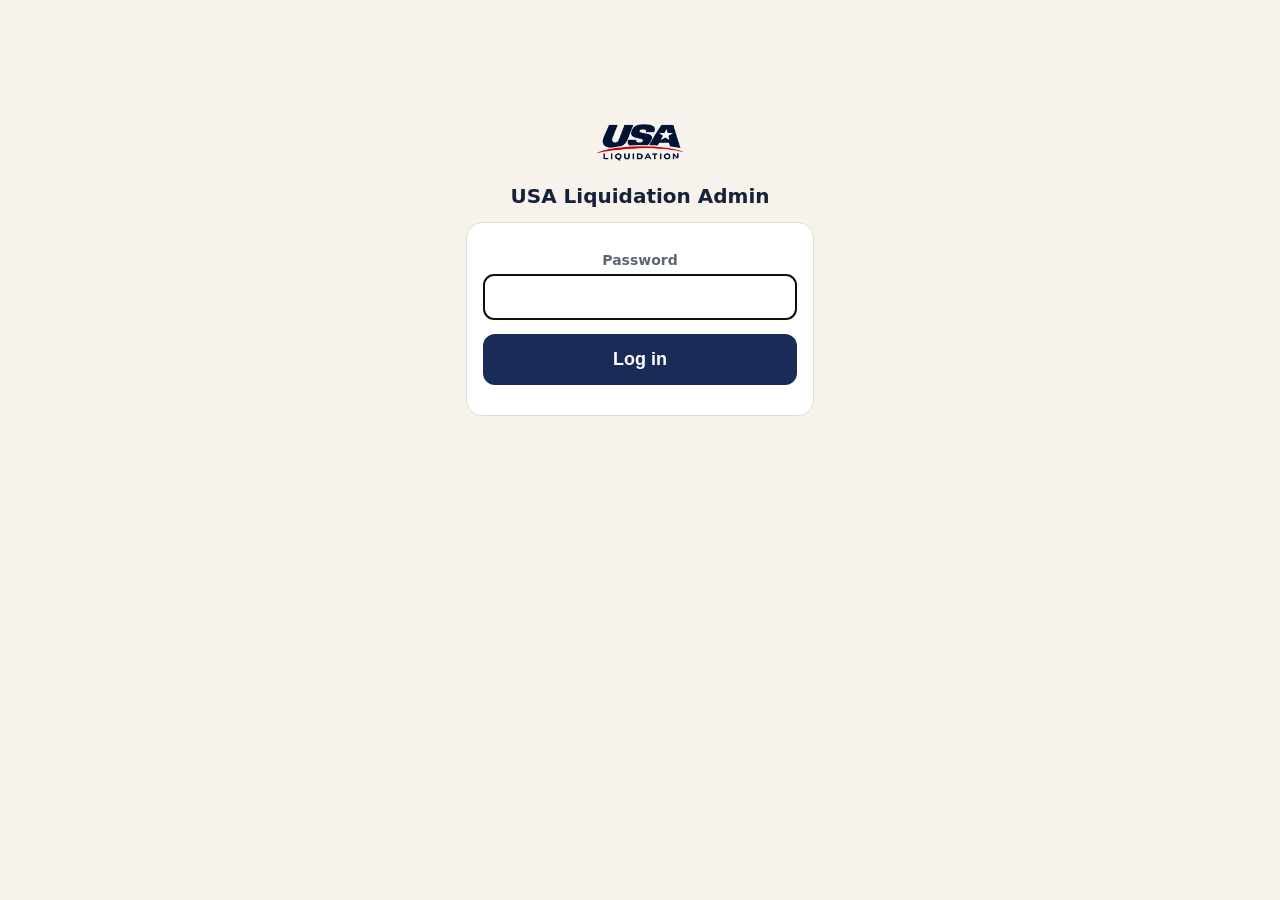
==== admin/index.html @ c8243975 "Add /admin phone dashboard + API (Vercel functions) for Dad: photo AI auto-fill, mark sold, prices, " ====
<!doctype html>
<html lang="en">
<head>
<meta charset="utf-8">
<meta name="viewport" content="width=device-width, initial-scale=1, viewport-fit=cover">
<meta name="robots" content="noindex, nofollow">
<meta name="apple-mobile-web-app-capable" content="yes">
<meta name="apple-mobile-web-app-title" content="USA Admin">
<meta name="theme-color" content="#1B2B57">
<link rel="apple-touch-icon" href="/images/logo-color.png">
<title>USA Liquidation Admin</title>
<style>
  :root { --bg:#F7F3EC; --card:#fff; --ink:#16213A; --muted:#5E6676; --line:#E3DCD0; --brand:#1B2B57; --red:#C62032; --good:#2F7D4F; --warn:#B7791F; }
  * { box-sizing: border-box; -webkit-tap-highlight-color: transparent; }
  body { margin:0; background:var(--bg); color:var(--ink); font:17px/1.4 system-ui,-apple-system,sans-serif; padding-bottom:90px; }
  header { background:var(--brand); color:#fff; padding:calc(env(safe-area-inset-top) + 12px) 16px 12px; display:flex; align-items:center; gap:10px; position:sticky; top:0; z-index:5; }
  header img { width:34px; height:34px; border-radius:8px; background:#fff; }
  header b { flex:1; font-size:18px; }
  header button { background:none; border:1px solid #fff6; color:#fff; border-radius:8px; padding:6px 10px; font-size:14px; }
  main { max-width:560px; margin:0 auto; padding:16px; }
  .card { background:var(--card); border:1px solid var(--line); border-radius:16px; padding:16px; margin-bottom:14px; }
  h2 { margin:0 0 12px; font-size:20px; }
  label { display:block; font-size:14px; color:var(--muted); margin:12px 0 4px; font-weight:600; }
  input, select, textarea { width:100%; font-size:17px; padding:12px; border:1px solid var(--line); border-radius:10px; background:#fff; color:var(--ink); font-family:inherit; }
  textarea { min-height:80px; resize:vertical; }
  .row { display:flex; gap:10px; } .row > * { flex:1; }
  .btn { display:flex; align-items:center; justify-content:center; gap:8px; width:100%; border:0; border-radius:12px; padding:15px; font-size:18px; font-weight:700; background:var(--brand); color:#fff; margin-top:14px; cursor:pointer; }
  .btn.red { background:var(--red); } .btn.light { background:#fff; color:var(--brand); border:2px solid var(--brand); }
  .btn:disabled { opacity:.5; }
  .big-photo { display:flex; flex-direction:column; gap:10px; }
  .big-photo .btn { padding:22px; font-size:20px; margin:0; }
  .thumbs { display:flex; gap:8px; flex-wrap:wrap; margin-top:12px; }
  .thumbs div { position:relative; } .thumbs img { width:84px; height:84px; object-fit:cover; border-radius:10px; border:1px solid var(--line); }
  .thumbs button { position:absolute; top:-6px; right:-6px; width:26px; height:26px; border-radius:50%; border:0; background:var(--red); color:#fff; font-weight:700; }
  .ai { font-size:14px; color:var(--brand); background:#E8ECF6; border-radius:10px; padding:10px 12px; margin-top:12px; display:none; }
  nav { position:fixed; bottom:0; left:0; right:0; background:#fff; border-top:1px solid var(--line); display:flex; padding-bottom:env(safe-area-inset-bottom); z-index:5; }
  nav button { flex:1; border:0; background:none; padding:10px 0 12px; font-size:12px; color:var(--muted); font-weight:600; }
  nav button span { display:block; font-size:22px; }
  nav button.on { color:var(--brand); }
  .item { display:flex; gap:12px; align-items:center; padding:10px 0; border-bottom:1px solid var(--line); }
  .item:last-child { border:0; }
  .item img { width:64px; height:64px; object-fit:cover; border-radius:10px; background:#eee; flex:none; }
  .item .info { flex:1; min-width:0; } .item .info b { display:block; white-space:nowrap; overflow:hidden; text-overflow:ellipsis; }
  .pill { display:inline-block; font-size:12px; font-weight:700; padding:2px 8px; border-radius:20px; background:#E3F1E8; color:var(--good); }
  .pill.Sold { background:#F8E3E5; color:var(--red); } .pill.On\ Hold, .pill.Coming\ Soon { background:#FBF0DC; color:var(--warn); }
  .item .edit { border:1px solid var(--line); background:#fff; border-radius:10px; padding:10px 12px; font-weight:600; color:var(--brand); }
  .seg { display:flex; gap:8px; margin-top:10px; } .seg button { flex:1; padding:12px 4px; border-radius:10px; border:2px solid var(--line); background:#fff; font-weight:700; font-size:15px; color:var(--ink); }
  .seg button.on { border-color:var(--brand); background:var(--brand); color:#fff; }
  .day { display:flex; align-items:center; gap:10px; padding:8px 0; border-bottom:1px solid var(--line); }
  .day b { width:100px; flex:none; } .day input[type=text] { flex:1; min-width:0; padding:10px; } .day input[type=number] { width:90px; flex:none; padding:10px; } .day input[type=checkbox] { width:26px; height:26px; flex:none; }
  .search { margin-bottom:10px; }
  .filters { display:flex; gap:6px; overflow-x:auto; margin-bottom:8px; } .filters button { flex:none; border:1px solid var(--line); background:#fff; border-radius:20px; padding:6px 12px; font-size:14px; }
  .filters button.on { background:var(--brand); color:#fff; border-color:var(--brand); }
  #toast { position:fixed; left:16px; right:16px; bottom:96px; background:var(--ink); color:#fff; padding:14px 16px; border-radius:12px; font-weight:600; text-align:center; display:none; z-index:20; }
  #sheet { position:fixed; inset:0; background:#0007; display:none; align-items:flex-end; z-index:10; }
  #sheet .card { width:100%; max-width:560px; margin:0 auto; border-radius:20px 20px 0 0; padding-bottom:calc(20px + env(safe-area-inset-bottom)); max-height:90vh; overflow:auto; }
  #login { max-width:380px; margin:12vh auto 0; text-align:center; }
  #login img { width:90px; border-radius:16px; }
  .hide { display:none !important; }
  .muted { color:var(--muted); font-size:14px; }
  .spin { width:18px; height:18px; border:3px solid #fff6; border-top-color:#fff; border-radius:50%; animation:s 0.8s linear infinite; } @keyframes s { to { transform:rotate(360deg); } }
</style>
</head>
<body>

<!-- LOGIN -->
<div id="loginView" class="hide">
  <main id="login">
    <img src="/images/logo-color.png" alt="">
    <h2 style="margin-top:14px">USA Liquidation Admin</h2>
    <form id="loginForm" class="card">
      <label for="pw">Password</label>
      <input id="pw" type="password" autocomplete="current-password" required>
      <button class="btn" type="submit">Log in</button>
      <p id="loginErr" class="muted" style="color:var(--red)"></p>
    </form>
  </main>
</div>

<!-- APP -->
<div id="appView" class="hide">
  <header><img src="/images/logo-color.png" alt=""><b id="title">Add Item</b><button id="logout">Log out</button></header>
  <main>

    <!-- ADD FURNITURE -->
    <section id="tab-add">
      <div class="card">
        <div class="big-photo">
          <button class="btn red" data-pick="add" data-capture="1">📷 Take Photo</button>
          <button class="btn light" data-pick="add">🖼️ Choose from Photos</button>
        </div>
        <div class="thumbs" id="addThumbs"></div>
        <div class="ai" id="aiNote"></div>
      </div>
      <form class="card" id="addForm">
        <label>Name</label><input name="name" required placeholder="e.g. Gray Sectional Sofa">
        <div class="row">
          <div><label>Our Price $</label><input name="price" type="number" inputmode="decimal" placeholder="0"></div>
          <div><label>Retail Price $</label><input name="retail" type="number" inputmode="decimal" placeholder="optional"></div>
        </div>
        <div class="row">
          <div><label>Category</label><select name="category">
            <option>Living Room</option><option>Bedroom</option><option>Dining</option><option>Office</option><option>Outdoor</option><option>Decor &amp; Other</option><option>Gym Equipments</option></select></div>
          <div><label>Condition</label><select name="condition">
            <option>New</option><option>New - Open Box</option><option selected>Like New</option><option>Good</option><option>Fair</option></select></div>
        </div>
        <label>Size (optional)</label><input name="size" placeholder="e.g. Queen, 84&quot; wide">
        <label>Description</label><textarea name="description"></textarea>
        <button class="btn" type="submit" id="addSave">✅ Put it on the website</button>
      </form>
    </section>

    <!-- ITEMS -->
    <section id="tab-items" class="hide">
      <input class="search" id="q" placeholder="🔍 Search items">
      <div class="filters" id="statusFilter">
        <button class="on" data-f="Available">Available</button><button data-f="On Hold">On Hold</button><button data-f="Sold">Sold</button><button data-f="">All</button>
      </div>
      <div class="card" id="itemList"><p class="muted">Loading…</p></div>
    </section>

    <!-- BINS -->
    <section id="tab-bins" class="hide">
      <div class="card">
        <h2>Today's bins photo</h2>
        <p class="muted">Snap the bins — it shows on the website right away.</p>
        <label>Which day?</label><select id="binDay"></select>
        <div class="big-photo" style="margin-top:12px">
          <button class="btn red" data-pick="bins" data-capture="1">📷 Take Bins Photo</button>
          <button class="btn light" data-pick="bins">🖼️ Choose from Photos</button>
        </div>
        <div class="thumbs" id="binsThumbs"></div>
        <button class="btn" id="binsPhotoSave">Save photo</button>
      </div>
      <div class="card">
        <h2>Prices by day</h2>
        <p class="muted">Untick a day if you're closed.</p>
        <div id="binDays"><p class="muted">Loading…</p></div>
        <button class="btn" id="binsSave">Save prices</button>
      </div>
    </section>

    <!-- TRAILERS -->
    <section id="tab-trailers" class="hide">
      <div class="card" id="trailerList"><p class="muted">Loading…</p></div>
      <form class="card" id="trailerForm">
        <h2>Add a food trailer</h2>
        <div class="big-photo">
          <button type="button" class="btn red" data-pick="trailer" data-capture="1">📷 Take Photo</button>
          <button type="button" class="btn light" data-pick="trailer">🖼️ Choose from Photos</button>
        </div>
        <div class="thumbs" id="trailerThumbs"></div>
        <label>Name</label><input name="name" required placeholder="e.g. 16 ft Concession Trailer">
        <div class="row">
          <div><label>Price $</label><input name="price" type="number" inputmode="decimal"></div>
          <div><label>Size</label><select name="size"><option value="">—</option><option>8-12 ft</option><option>14-16 ft</option><option>18-20 ft</option><option>24 ft+</option></select></div>
        </div>
        <label>Status</label><select name="status"><option>In Stock</option><option>Coming Soon</option><option>Sold</option></select>
        <label>Features</label><textarea name="features" placeholder="Hood, fryer, sinks, generator…"></textarea>
        <label>Description</label><textarea name="description"></textarea>
        <button class="btn" type="submit">Add trailer</button>
      </form>
      <div class="card">
        <h2>Gallery photo</h2>
        <p class="muted">For "trailers we've built/sold" photos.</p>
        <div class="big-photo">
          <button class="btn light" data-pick="gallery">🖼️ Choose Photos</button>
        </div>
        <div class="thumbs" id="galleryThumbs"></div>
        <label>Caption</label><input id="galleryCaption" placeholder="e.g. BBQ trailer for Mike's Smokehouse">
        <button class="btn" id="gallerySave">Add to gallery</button>
      </div>
    </section>
  </main>

  <nav>
    <button data-tab="add" class="on"><span>➕</span>Add</button>
    <button data-tab="items"><span>🛋️</span>Items</button>
    <button data-tab="bins"><span>🧺</span>Bins</button>
    <button data-tab="trailers"><span>🚚</span>Trailers</button>
  </nav>
</div>

<!-- EDIT SHEET -->
<div id="sheet"><div class="card" id="sheetBody"></div></div>
<div id="toast"></div>
<input type="file" id="filePick" accept="image/*" multiple class="hide">

<script src="/admin/admin.js?v=1"></script>
</body>
</html>
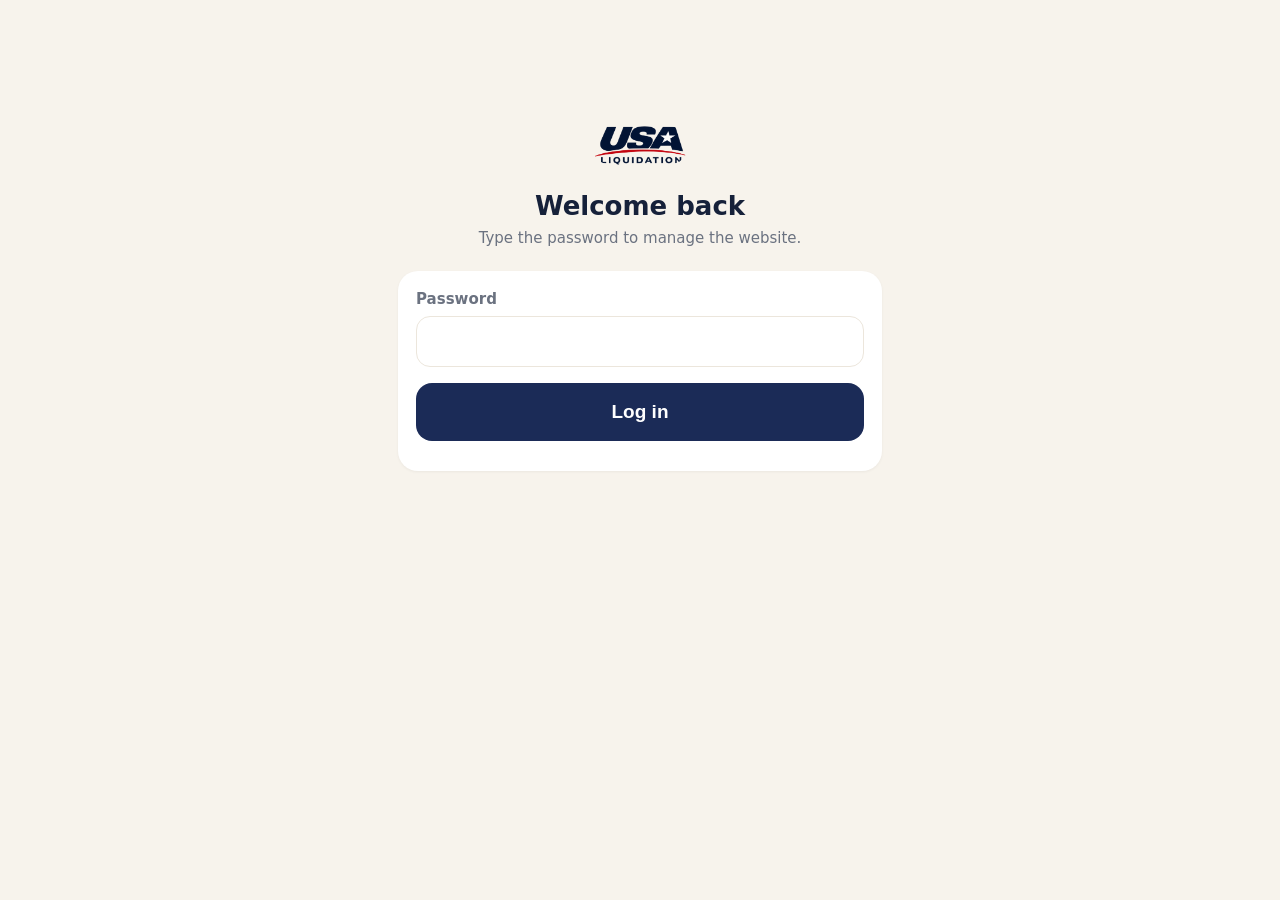
==== commit e2f61fda: "Simpler admin: home tiles, one-tap Sold, big camera step, bins toggles Co-Authored-By: Claude Opus 5" ====
--- a/admin/index.html
+++ b/admin/index.html
@@ -5,187 +5,232 @@
 <meta name="viewport" content="width=device-width, initial-scale=1, viewport-fit=cover">
 <meta name="robots" content="noindex, nofollow">
 <meta name="apple-mobile-web-app-capable" content="yes">
+<meta name="apple-mobile-web-app-status-bar-style" content="default">
 <meta name="apple-mobile-web-app-title" content="USA Admin">
-<meta name="theme-color" content="#1B2B57">
+<meta name="theme-color" content="#F7F3EC">
 <link rel="apple-touch-icon" href="/images/logo-color.png">
 <title>USA Liquidation Admin</title>
 <style>
-  :root { --bg:#F7F3EC; --card:#fff; --ink:#16213A; --muted:#5E6676; --line:#E3DCD0; --brand:#1B2B57; --red:#C62032; --good:#2F7D4F; --warn:#B7791F; }
-  * { box-sizing: border-box; -webkit-tap-highlight-color: transparent; }
-  body { margin:0; background:var(--bg); color:var(--ink); font:17px/1.4 system-ui,-apple-system,sans-serif; padding-bottom:90px; }
-  header { background:var(--brand); color:#fff; padding:calc(env(safe-area-inset-top) + 12px) 16px 12px; display:flex; align-items:center; gap:10px; position:sticky; top:0; z-index:5; }
-  header img { width:34px; height:34px; border-radius:8px; background:#fff; }
-  header b { flex:1; font-size:18px; }
-  header button { background:none; border:1px solid #fff6; color:#fff; border-radius:8px; padding:6px 10px; font-size:14px; }
-  main { max-width:560px; margin:0 auto; padding:16px; }
-  .card { background:var(--card); border:1px solid var(--line); border-radius:16px; padding:16px; margin-bottom:14px; }
-  h2 { margin:0 0 12px; font-size:20px; }
-  label { display:block; font-size:14px; color:var(--muted); margin:12px 0 4px; font-weight:600; }
-  input, select, textarea { width:100%; font-size:17px; padding:12px; border:1px solid var(--line); border-radius:10px; background:#fff; color:var(--ink); font-family:inherit; }
-  textarea { min-height:80px; resize:vertical; }
-  .row { display:flex; gap:10px; } .row > * { flex:1; }
-  .btn { display:flex; align-items:center; justify-content:center; gap:8px; width:100%; border:0; border-radius:12px; padding:15px; font-size:18px; font-weight:700; background:var(--brand); color:#fff; margin-top:14px; cursor:pointer; }
-  .btn.red { background:var(--red); } .btn.light { background:#fff; color:var(--brand); border:2px solid var(--brand); }
-  .btn:disabled { opacity:.5; }
-  .big-photo { display:flex; flex-direction:column; gap:10px; }
-  .big-photo .btn { padding:22px; font-size:20px; margin:0; }
-  .thumbs { display:flex; gap:8px; flex-wrap:wrap; margin-top:12px; }
-  .thumbs div { position:relative; } .thumbs img { width:84px; height:84px; object-fit:cover; border-radius:10px; border:1px solid var(--line); }
-  .thumbs button { position:absolute; top:-6px; right:-6px; width:26px; height:26px; border-radius:50%; border:0; background:var(--red); color:#fff; font-weight:700; }
-  .ai { font-size:14px; color:var(--brand); background:#E8ECF6; border-radius:10px; padding:10px 12px; margin-top:12px; display:none; }
-  nav { position:fixed; bottom:0; left:0; right:0; background:#fff; border-top:1px solid var(--line); display:flex; padding-bottom:env(safe-area-inset-bottom); z-index:5; }
-  nav button { flex:1; border:0; background:none; padding:10px 0 12px; font-size:12px; color:var(--muted); font-weight:600; }
-  nav button span { display:block; font-size:22px; }
-  nav button.on { color:var(--brand); }
-  .item { display:flex; gap:12px; align-items:center; padding:10px 0; border-bottom:1px solid var(--line); }
-  .item:last-child { border:0; }
-  .item img { width:64px; height:64px; object-fit:cover; border-radius:10px; background:#eee; flex:none; }
-  .item .info { flex:1; min-width:0; } .item .info b { display:block; white-space:nowrap; overflow:hidden; text-overflow:ellipsis; }
-  .pill { display:inline-block; font-size:12px; font-weight:700; padding:2px 8px; border-radius:20px; background:#E3F1E8; color:var(--good); }
-  .pill.Sold { background:#F8E3E5; color:var(--red); } .pill.On\ Hold, .pill.Coming\ Soon { background:#FBF0DC; color:var(--warn); }
-  .item .edit { border:1px solid var(--line); background:#fff; border-radius:10px; padding:10px 12px; font-weight:600; color:var(--brand); }
-  .seg { display:flex; gap:8px; margin-top:10px; } .seg button { flex:1; padding:12px 4px; border-radius:10px; border:2px solid var(--line); background:#fff; font-weight:700; font-size:15px; color:var(--ink); }
+  :root { --bg:#F7F3EC; --card:#fff; --ink:#16213A; --muted:#6B7280; --line:#ECE6DC; --brand:#1B2B57; --red:#C62032; --green:#2F7D4F; --amber:#B7791F; }
+  * { box-sizing:border-box; -webkit-tap-highlight-color:transparent; }
+  html, body { margin:0; background:var(--bg); color:var(--ink); font:18px/1.4 -apple-system, system-ui, sans-serif; }
+  body { padding:env(safe-area-inset-top) 0 calc(env(safe-area-inset-bottom) + 24px); }
+  .wrap { max-width:520px; margin:0 auto; padding:0 18px; }
+  .hide { display:none !important; }
+
+  /* top bar */
+  .bar { display:flex; align-items:center; gap:10px; padding:14px 0 8px; min-height:60px; }
+  .bar h1 { flex:1; margin:0; font-size:24px; font-weight:800; letter-spacing:-.3px; }
+  .back { border:0; background:#fff; width:44px; height:44px; border-radius:50%; font-size:22px; color:var(--brand); box-shadow:0 1px 3px #0001; }
+  .link { border:0; background:none; color:var(--muted); font-size:15px; padding:8px; }
+
+  /* home tiles */
+  .hello { color:var(--muted); margin:2px 0 18px; font-size:17px; }
+  .tile { display:flex; align-items:center; gap:16px; width:100%; text-align:left; border:0; background:var(--card); border-radius:20px; padding:20px; margin-bottom:12px; box-shadow:0 1px 3px #0000000d; font-size:20px; font-weight:700; color:var(--ink); }
+  .tile .ic { width:58px; height:58px; border-radius:16px; display:grid; place-items:center; font-size:30px; flex:none; }
+  .tile small { display:block; font-size:15px; font-weight:500; color:var(--muted); margin-top:2px; }
+  .tile.main { background:var(--red); color:#fff; } .tile.main small { color:#ffffffd0; } .tile.main .ic { background:#ffffff26; }
+
+  /* cards + forms */
+  .card { background:var(--card); border-radius:20px; padding:18px; margin-bottom:14px; box-shadow:0 1px 3px #0000000d; }
+  h2 { margin:0 0 4px; font-size:20px; }
+  .muted { color:var(--muted); font-size:15px; margin:0; }
+  label { display:block; font-size:15px; color:var(--muted); margin:16px 0 6px; font-weight:600; }
+  input, select, textarea { width:100%; font-size:18px; padding:14px; border:1.5px solid var(--line); border-radius:14px; background:#fff; color:var(--ink); font-family:inherit; -webkit-appearance:none; appearance:none; }
+  select { background:#fff url("data:image/svg+xml,%3Csvg xmlns='http://www.w3.org/2000/svg' width='14' height='9'%3E%3Cpath d='M1 1l6 6 6-6' stroke='%236B7280' stroke-width='2' fill='none'/%3E%3C/svg%3E") no-repeat right 16px center; padding-right:40px; }
+  input:focus, select:focus, textarea:focus { outline:none; border-color:var(--brand); }
+  textarea { min-height:90px; resize:vertical; }
+  .price { position:relative; } .price span { position:absolute; left:16px; top:50%; transform:translateY(-50%); font-size:26px; font-weight:800; color:var(--muted); }
+  .price input { font-size:28px; font-weight:800; padding-left:38px; }
+  .row { display:flex; gap:10px; } .row > * { flex:1; min-width:0; }
+
+  .btn { display:flex; align-items:center; justify-content:center; gap:10px; width:100%; border:0; border-radius:16px; padding:18px; font-size:19px; font-weight:800; background:var(--brand); color:#fff; margin-top:16px; }
+  .btn.red { background:var(--red); } .btn.green { background:var(--green); }
+  .btn.ghost { background:transparent; color:var(--brand); border:2px solid var(--line); }
+  .btn:disabled { opacity:.55; }
+  .camera { padding:42px 18px; font-size:22px; flex-direction:column; gap:6px; margin:0; border-radius:20px; }
+  .camera b { font-size:56px; line-height:1; }
+  .textlink { display:block; width:100%; border:0; background:none; color:var(--brand); font-size:17px; font-weight:600; padding:16px; }
+
+  details { margin-top:16px; border-top:1px solid var(--line); padding-top:4px; }
+  summary { font-size:16px; font-weight:600; color:var(--brand); padding:12px 0 2px; list-style:none; }
+  summary::-webkit-details-marker { display:none; } summary::after { content:" ▾"; } details[open] summary::after { content:" ▴"; }
+
+  .thumbs { display:flex; gap:10px; overflow-x:auto; padding:4px 2px 2px; }
+  .thumbs div { position:relative; flex:none; } .thumbs img { width:110px; height:110px; object-fit:cover; border-radius:14px; }
+  .thumbs button { position:absolute; top:6px; right:6px; width:28px; height:28px; border-radius:50%; border:0; background:#000a; color:#fff; font-size:16px; }
+  .thumbs .addmore { width:110px; height:110px; border-radius:14px; border:2px dashed var(--line); background:#fff; color:var(--muted); font-size:15px; font-weight:600; position:static; }
+  .ai { font-size:15px; color:var(--brand); background:#EEF1F8; border-radius:12px; padding:12px 14px; margin-top:14px; display:flex; gap:10px; align-items:center; }
+
+  /* item list */
+  .search { margin-bottom:12px; }
+  .chips { display:flex; gap:8px; margin-bottom:12px; } .chips button { flex:1; border:0; background:#fff; border-radius:12px; padding:11px 4px; font-size:15px; font-weight:700; color:var(--muted); }
+  .chips button.on { background:var(--brand); color:#fff; }
+  .item { display:flex; gap:12px; align-items:center; background:#fff; border-radius:18px; padding:10px; margin-bottom:10px; box-shadow:0 1px 3px #0000000d; }
+  .item img { width:72px; height:72px; object-fit:cover; border-radius:12px; background:#f1ede6; flex:none; }
+  .item .info { flex:1; min-width:0; } .item .info b { display:block; font-size:17px; white-space:nowrap; overflow:hidden; text-overflow:ellipsis; }
+  .item .info span { font-size:17px; font-weight:700; color:var(--green); }
+  .item .info em { font-style:normal; font-size:13px; font-weight:700; color:var(--muted); margin-left:6px; }
+  .item .sold { border:0; border-radius:12px; padding:12px 14px; font-size:15px; font-weight:800; background:#E6F2EA; color:var(--green); flex:none; }
+  .item.is-Sold .sold { background:#F1F1F1; color:var(--muted); }
+  .item.is-Sold img { filter:grayscale(1); opacity:.6; }
+
+  .seg { display:flex; gap:8px; } .seg button { flex:1; padding:14px 4px; border-radius:14px; border:2px solid var(--line); background:#fff; font-weight:800; font-size:16px; color:var(--ink); }
   .seg button.on { border-color:var(--brand); background:var(--brand); color:#fff; }
-  .day { display:flex; align-items:center; gap:10px; padding:8px 0; border-bottom:1px solid var(--line); }
-  .day b { width:100px; flex:none; } .day input[type=text] { flex:1; min-width:0; padding:10px; } .day input[type=number] { width:90px; flex:none; padding:10px; } .day input[type=checkbox] { width:26px; height:26px; flex:none; }
-  .search { margin-bottom:10px; }
-  .filters { display:flex; gap:6px; overflow-x:auto; margin-bottom:8px; } .filters button { flex:none; border:1px solid var(--line); background:#fff; border-radius:20px; padding:6px 12px; font-size:14px; }
-  .filters button.on { background:var(--brand); color:#fff; border-color:var(--brand); }
-  #toast { position:fixed; left:16px; right:16px; bottom:96px; background:var(--ink); color:#fff; padding:14px 16px; border-radius:12px; font-weight:600; text-align:center; display:none; z-index:20; }
-  #sheet { position:fixed; inset:0; background:#0007; display:none; align-items:flex-end; z-index:10; }
-  #sheet .card { width:100%; max-width:560px; margin:0 auto; border-radius:20px 20px 0 0; padding-bottom:calc(20px + env(safe-area-inset-bottom)); max-height:90vh; overflow:auto; }
-  #login { max-width:380px; margin:12vh auto 0; text-align:center; }
-  #login img { width:90px; border-radius:16px; }
-  .hide { display:none !important; }
-  .muted { color:var(--muted); font-size:14px; }
-  .spin { width:18px; height:18px; border:3px solid #fff6; border-top-color:#fff; border-radius:50%; animation:s 0.8s linear infinite; } @keyframes s { to { transform:rotate(360deg); } }
+  .seg button.on[data-s="Sold"] { border-color:var(--green); background:var(--green); }
+
+  .day { display:flex; align-items:center; gap:12px; padding:12px 0; border-bottom:1px solid var(--line); }
+  .day:last-child { border:0; }
+  .day b { flex:1; font-size:18px; } .day.closed b { color:var(--muted); text-decoration:line-through; }
+  .day .price { width:110px; flex:none; } .day .price input { font-size:20px; padding:10px 10px 10px 30px; } .day .price span { font-size:18px; left:12px; }
+  .switch { position:relative; width:52px; height:32px; flex:none; } .switch input { opacity:0; width:0; height:0; position:absolute; }
+  .switch i { position:absolute; inset:0; background:#D9D4CB; border-radius:20px; transition:.2s; } .switch i::after { content:""; position:absolute; width:26px; height:26px; left:3px; top:3px; background:#fff; border-radius:50%; transition:.2s; box-shadow:0 1px 2px #0003; }
+  .switch input:checked + i { background:var(--green); } .switch input:checked + i::after { left:23px; }
+
+  #toast { position:fixed; left:18px; right:18px; bottom:calc(24px + env(safe-area-inset-bottom)); max-width:484px; margin:0 auto; background:var(--ink); color:#fff; padding:16px; border-radius:16px; font-weight:700; text-align:center; display:none; z-index:30; font-size:17px; }
+  #sheet { position:fixed; inset:0; background:#0008; display:none; align-items:flex-end; z-index:20; }
+  #sheet .card { width:100%; max-width:520px; margin:0 auto; border-radius:24px 24px 0 0; padding-bottom:calc(22px + env(safe-area-inset-bottom)); max-height:92vh; overflow:auto; }
+  #sheet .grab { width:44px; height:5px; border-radius:3px; background:#ddd; margin:-6px auto 12px; }
+
+  #login { padding-top:14vh; text-align:center; } #login img { width:96px; border-radius:20px; } #login h1 { font-size:26px; margin:16px 0 4px; }
+  .spin { width:20px; height:20px; border:3px solid #ffffff66; border-top-color:#fff; border-radius:50%; animation:s .8s linear infinite; flex:none; }
+  .ai .spin { border-color:#1B2B5733; border-top-color:var(--brand); }
+  @keyframes s { to { transform:rotate(360deg); } }
 </style>
 </head>
 <body>
 
 <!-- LOGIN -->
-<div id="loginView" class="hide">
-  <main id="login">
+<div id="loginView" class="wrap hide">
+  <div id="login">
     <img src="/images/logo-color.png" alt="">
-    <h2 style="margin-top:14px">USA Liquidation Admin</h2>
-    <form id="loginForm" class="card">
-      <label for="pw">Password</label>
+    <h1>Welcome back</h1>
+    <p class="muted">Type the password to manage the website.</p>
+    <form id="loginForm" class="card" style="margin-top:22px;text-align:left">
+      <label for="pw" style="margin-top:0">Password</label>
       <input id="pw" type="password" autocomplete="current-password" required>
       <button class="btn" type="submit">Log in</button>
-      <p id="loginErr" class="muted" style="color:var(--red)"></p>
+      <p id="loginErr" class="muted" style="color:var(--red);text-align:center;margin-top:12px"></p>
     </form>
-  </main>
+  </div>
 </div>
 
 <!-- APP -->
-<div id="appView" class="hide">
-  <header><img src="/images/logo-color.png" alt=""><b id="title">Add Item</b><button id="logout">Log out</button></header>
-  <main>
-
-    <!-- ADD FURNITURE -->
-    <section id="tab-add">
+<div id="appView" class="wrap hide">
+
+  <!-- HOME -->
+  <section id="s-home">
+    <div class="bar"><h1>USA Liquidation</h1><button class="link" id="logout">Log out</button></div>
+    <p class="hello" id="hello">What do you want to do?</p>
+    <button class="tile main" data-go="add"><span class="ic">📷</span><span>Add something new<small>Take a picture, set a price</small></span></button>
+    <button class="tile" data-go="items"><span class="ic" style="background:#E6F2EA">✅</span><span>Mark sold or change price<small>Everything on the website</small></span></button>
+    <button class="tile" data-go="bins"><span class="ic" style="background:#FBF0DC">🧺</span><span>Bins<small>Today's photo &amp; prices</small></span></button>
+    <button class="tile" data-go="trailers"><span class="ic" style="background:#EEF1F8">🚚</span><span>Food trailers<small>Add or update trailers</small></span></button>
+    <p class="muted" style="text-align:center;margin-top:18px">Changes show on the website in a minute or two.</p>
+  </section>
+
+  <!-- ADD -->
+  <section id="s-add" class="hide">
+    <div class="bar"><button class="back" data-go="home">‹</button><h1>Add something new</h1></div>
+    <div id="addStep1">
+      <button class="btn red camera" data-pick="add" data-capture="1"><b>📷</b>Take a picture</button>
+      <button class="textlink" data-pick="add">or choose from your photos</button>
+    </div>
+    <div id="addStep2" class="hide">
       <div class="card">
-        <div class="big-photo">
-          <button class="btn red" data-pick="add" data-capture="1">📷 Take Photo</button>
-          <button class="btn light" data-pick="add">🖼️ Choose from Photos</button>
-        </div>
         <div class="thumbs" id="addThumbs"></div>
-        <div class="ai" id="aiNote"></div>
+        <div class="ai hide" id="aiNote"></div>
       </div>
       <form class="card" id="addForm">
-        <label>Name</label><input name="name" required placeholder="e.g. Gray Sectional Sofa">
-        <div class="row">
-          <div><label>Our Price $</label><input name="price" type="number" inputmode="decimal" placeholder="0"></div>
-          <div><label>Retail Price $</label><input name="retail" type="number" inputmode="decimal" placeholder="optional"></div>
-        </div>
-        <div class="row">
-          <div><label>Category</label><select name="category">
-            <option>Living Room</option><option>Bedroom</option><option>Dining</option><option>Office</option><option>Outdoor</option><option>Decor &amp; Other</option><option>Gym Equipments</option></select></div>
-          <div><label>Condition</label><select name="condition">
-            <option>New</option><option>New - Open Box</option><option selected>Like New</option><option>Good</option><option>Fair</option></select></div>
-        </div>
-        <label>Size (optional)</label><input name="size" placeholder="e.g. Queen, 84&quot; wide">
-        <label>Description</label><textarea name="description"></textarea>
-        <button class="btn" type="submit" id="addSave">✅ Put it on the website</button>
+        <label style="margin-top:0">What is it?</label>
+        <input name="name" required placeholder="e.g. Gray Sectional Sofa">
+        <label>Price</label>
+        <div class="price"><span>$</span><input name="price" type="number" inputmode="decimal" placeholder="0"></div>
+        <details>
+          <summary>More details (optional)</summary>
+          <label>Store price (what it sells for new)</label>
+          <div class="price"><span>$</span><input name="retail" type="number" inputmode="decimal" placeholder="optional"></div>
+          <div class="row">
+            <div><label>Type</label><select name="category">
+              <option>Living Room</option><option>Bedroom</option><option>Dining</option><option>Office</option><option>Outdoor</option><option>Decor &amp; Other</option><option>Gym Equipments</option></select></div>
+            <div><label>Condition</label><select name="condition">
+              <option>New</option><option>New - Open Box</option><option selected>Like New</option><option>Good</option><option>Fair</option></select></div>
+          </div>
+          <label>Size</label><input name="size" placeholder="e.g. Queen, 84&quot; wide">
+          <label>Description</label><textarea name="description"></textarea>
+        </details>
+        <button class="btn green" type="submit" id="addSave">Put it on the website</button>
       </form>
-    </section>
-
-    <!-- ITEMS -->
-    <section id="tab-items" class="hide">
-      <input class="search" id="q" placeholder="🔍 Search items">
-      <div class="filters" id="statusFilter">
-        <button class="on" data-f="Available">Available</button><button data-f="On Hold">On Hold</button><button data-f="Sold">Sold</button><button data-f="">All</button>
+      <button class="textlink" id="addCancel" style="color:var(--muted)">Start over</button>
+    </div>
+  </section>
+
+  <!-- ITEMS -->
+  <section id="s-items" class="hide">
+    <div class="bar"><button class="back" data-go="home">‹</button><h1>Everything for sale</h1></div>
+    <input class="search" id="q" type="search" placeholder="🔍  Search">
+    <div class="chips" id="statusFilter">
+      <button class="on" data-f="Available">For sale</button><button data-f="On Hold">On hold</button><button data-f="Sold">Sold</button>
+    </div>
+    <div id="itemList"><p class="muted">Loading…</p></div>
+  </section>
+
+  <!-- BINS -->
+  <section id="s-bins" class="hide">
+    <div class="bar"><button class="back" data-go="home">‹</button><h1>Bins</h1></div>
+    <div class="card">
+      <h2 id="binsTitle">Today's bins photo</h2>
+      <p class="muted">Shows on the website so people know what's in the bins.</p>
+      <div class="thumbs" id="binsThumbs" style="margin-top:12px"></div>
+      <button class="btn red" data-pick="bins" data-capture="1">📷 Take bins picture</button>
+      <button class="textlink" data-pick="bins">or choose from your photos</button>
+      <button class="btn green hide" id="binsPhotoSave">Save picture</button>
+      <details><summary>Picture is for a different day?</summary><label>Day</label><select id="binDay"></select></details>
+    </div>
+    <div class="card">
+      <h2>Prices</h2>
+      <p class="muted">Turn a day off if you're closed.</p>
+      <div id="binDays" style="margin-top:6px"><p class="muted">Loading…</p></div>
+      <button class="btn" id="binsSave">Save prices</button>
+    </div>
+  </section>
+
+  <!-- TRAILERS -->
+  <section id="s-trailers" class="hide">
+    <div class="bar"><button class="back" data-go="home">‹</button><h1>Food trailers</h1></div>
+    <div id="trailerList"><p class="muted">Loading…</p></div>
+    <button class="btn red" id="showTrailerForm">＋ Add a trailer</button>
+    <form class="card hide" id="trailerForm" style="margin-top:14px">
+      <h2>New trailer</h2>
+      <div class="thumbs" id="trailerThumbs" style="margin-top:10px"></div>
+      <button type="button" class="btn ghost" data-pick="trailer">📷 Add pictures</button>
+      <label>Name</label><input name="name" required placeholder="e.g. 16 ft Concession Trailer">
+      <label>Price</label><div class="price"><span>$</span><input name="price" type="number" inputmode="decimal"></div>
+      <div class="row">
+        <div><label>Size</label><select name="size"><option value="">—</option><option>8-12 ft</option><option>14-16 ft</option><option>18-20 ft</option><option>24 ft+</option></select></div>
+        <div><label>Status</label><select name="status"><option>In Stock</option><option>Coming Soon</option><option>Sold</option></select></div>
       </div>
-      <div class="card" id="itemList"><p class="muted">Loading…</p></div>
-    </section>
-
-    <!-- BINS -->
-    <section id="tab-bins" class="hide">
-      <div class="card">
-        <h2>Today's bins photo</h2>
-        <p class="muted">Snap the bins — it shows on the website right away.</p>
-        <label>Which day?</label><select id="binDay"></select>
-        <div class="big-photo" style="margin-top:12px">
-          <button class="btn red" data-pick="bins" data-capture="1">📷 Take Bins Photo</button>
-          <button class="btn light" data-pick="bins">🖼️ Choose from Photos</button>
-        </div>
-        <div class="thumbs" id="binsThumbs"></div>
-        <button class="btn" id="binsPhotoSave">Save photo</button>
+      <label>What's inside</label><textarea name="features" placeholder="Hood, fryer, sinks, generator…"></textarea>
+      <details><summary>Description (optional)</summary><textarea name="description" style="margin-top:10px"></textarea></details>
+      <button class="btn green" type="submit">Put it on the website</button>
+    </form>
+    <div class="card" style="margin-top:14px">
+      <h2>Photos of trailers we've built</h2>
+      <p class="muted">Goes in the gallery on the trailers page.</p>
+      <div class="thumbs" id="galleryThumbs" style="margin-top:12px"></div>
+      <button class="btn ghost" data-pick="gallery">🖼️ Choose pictures</button>
+      <div id="galleryMore" class="hide">
+        <label>Caption (optional)</label><input id="galleryCaption" placeholder="e.g. BBQ trailer for Mike's Smokehouse">
+        <button class="btn green" id="gallerySave">Add to gallery</button>
       </div>
-      <div class="card">
-        <h2>Prices by day</h2>
-        <p class="muted">Untick a day if you're closed.</p>
-        <div id="binDays"><p class="muted">Loading…</p></div>
-        <button class="btn" id="binsSave">Save prices</button>
-      </div>
-    </section>
-
-    <!-- TRAILERS -->
-    <section id="tab-trailers" class="hide">
-      <div class="card" id="trailerList"><p class="muted">Loading…</p></div>
-      <form class="card" id="trailerForm">
-        <h2>Add a food trailer</h2>
-        <div class="big-photo">
-          <button type="button" class="btn red" data-pick="trailer" data-capture="1">📷 Take Photo</button>
-          <button type="button" class="btn light" data-pick="trailer">🖼️ Choose from Photos</button>
-        </div>
-        <div class="thumbs" id="trailerThumbs"></div>
-        <label>Name</label><input name="name" required placeholder="e.g. 16 ft Concession Trailer">
-        <div class="row">
-          <div><label>Price $</label><input name="price" type="number" inputmode="decimal"></div>
-          <div><label>Size</label><select name="size"><option value="">—</option><option>8-12 ft</option><option>14-16 ft</option><option>18-20 ft</option><option>24 ft+</option></select></div>
-        </div>
-        <label>Status</label><select name="status"><option>In Stock</option><option>Coming Soon</option><option>Sold</option></select>
-        <label>Features</label><textarea name="features" placeholder="Hood, fryer, sinks, generator…"></textarea>
-        <label>Description</label><textarea name="description"></textarea>
-        <button class="btn" type="submit">Add trailer</button>
-      </form>
-      <div class="card">
-        <h2>Gallery photo</h2>
-        <p class="muted">For "trailers we've built/sold" photos.</p>
-        <div class="big-photo">
-          <button class="btn light" data-pick="gallery">🖼️ Choose Photos</button>
-        </div>
-        <div class="thumbs" id="galleryThumbs"></div>
-        <label>Caption</label><input id="galleryCaption" placeholder="e.g. BBQ trailer for Mike's Smokehouse">
-        <button class="btn" id="gallerySave">Add to gallery</button>
-      </div>
-    </section>
-  </main>
-
-  <nav>
-    <button data-tab="add" class="on"><span>➕</span>Add</button>
-    <button data-tab="items"><span>🛋️</span>Items</button>
-    <button data-tab="bins"><span>🧺</span>Bins</button>
-    <button data-tab="trailers"><span>🚚</span>Trailers</button>
-  </nav>
+    </div>
+  </section>
 </div>
 
-<!-- EDIT SHEET -->
-<div id="sheet"><div class="card" id="sheetBody"></div></div>
+<div id="sheet"><div class="card"><div class="grab"></div><div id="sheetBody"></div></div></div>
 <div id="toast"></div>
 <input type="file" id="filePick" accept="image/*" multiple class="hide">
 
-<script src="/admin/admin.js?v=1"></script>
+<script src="/admin/admin.js?v=2"></script>
 </body>
 </html>
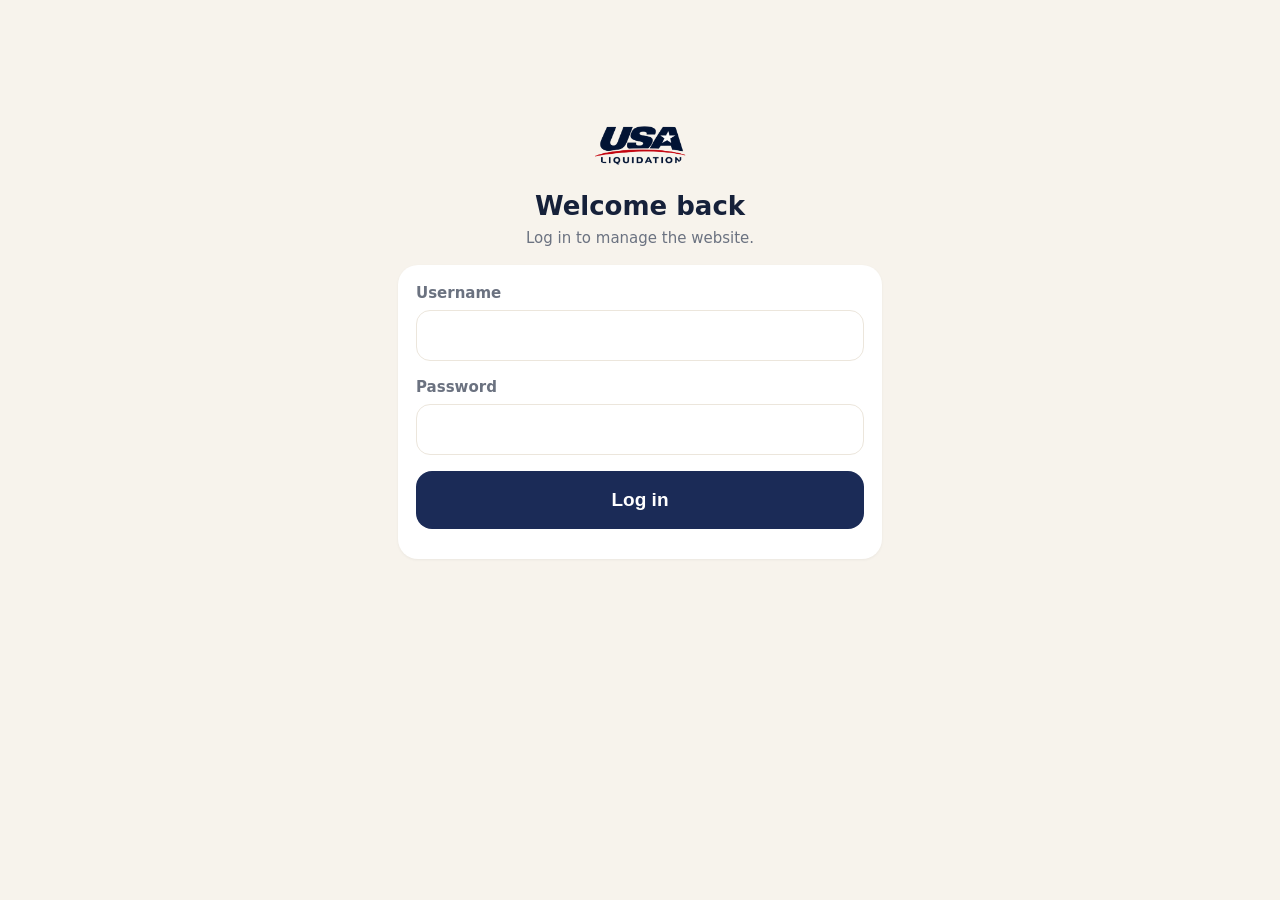
==== commit 46c99e63: "Admin login: username + password, optional Face ID (passkey) per phone Co-Authored-By: Claude Opus 5" ====
--- a/admin/index.html
+++ b/admin/index.html
@@ -26,7 +26,8 @@
 
   /* home tiles */
   .hello { color:var(--muted); margin:2px 0 18px; font-size:17px; }
-  .tile { display:flex; align-items:center; gap:16px; width:100%; text-align:left; border:0; background:var(--card); border-radius:20px; padding:20px; margin-bottom:12px; box-shadow:0 1px 3px #0000000d; font-size:20px; font-weight:700; color:var(--ink); }
+  .tile:active, .btn:active, .item:active { transform:scale(.98); }
+  .tile { transition:transform .1s; display:flex; align-items:center; gap:16px; width:100%; text-align:left; border:0; background:var(--card); border-radius:20px; padding:20px; margin-bottom:12px; box-shadow:0 1px 3px #0000000d; font-size:20px; font-weight:700; color:var(--ink); }
   .tile .ic { width:58px; height:58px; border-radius:16px; display:grid; place-items:center; font-size:30px; flex:none; }
   .tile small { display:block; font-size:15px; font-weight:500; color:var(--muted); margin-top:2px; }
   .tile.main { background:var(--red); color:#fff; } .tile.main small { color:#ffffffd0; } .tile.main .ic { background:#ffffff26; }
@@ -105,9 +106,12 @@
   <div id="login">
     <img src="/images/logo-color.png" alt="">
     <h1>Welcome back</h1>
-    <p class="muted">Type the password to manage the website.</p>
-    <form id="loginForm" class="card" style="margin-top:22px;text-align:left">
-      <label for="pw" style="margin-top:0">Password</label>
+    <p class="muted">Log in to manage the website.</p>
+    <button class="btn hide" id="faceBtn" type="button" style="margin-top:22px;padding:20px">🙂 Log in with Face ID</button>
+    <form id="loginForm" class="card" style="margin-top:16px;text-align:left">
+      <label for="un" style="margin-top:0">Username</label>
+      <input id="un" type="text" autocomplete="username" autocapitalize="none" autocorrect="off" spellcheck="false" required>
+      <label for="pw">Password</label>
       <input id="pw" type="password" autocomplete="current-password" required>
       <button class="btn" type="submit">Log in</button>
       <p id="loginErr" class="muted" style="color:var(--red);text-align:center;margin-top:12px"></p>
@@ -120,13 +124,14 @@
 
   <!-- HOME -->
   <section id="s-home">
-    <div class="bar"><h1>USA Liquidation</h1><button class="link" id="logout">Log out</button></div>
+    <div class="bar"><img src="/images/logo-color.png" alt="" style="width:46px;height:46px;border-radius:12px;background:#fff;object-fit:contain;padding:4px;box-shadow:0 1px 3px #0001"><h1>USA Liquidation</h1><button class="link" id="logout">Log out</button></div>
     <p class="hello" id="hello">What do you want to do?</p>
     <button class="tile main" data-go="add"><span class="ic">📷</span><span>Add something new<small>Take a picture, set a price</small></span></button>
     <button class="tile" data-go="items"><span class="ic" style="background:#E6F2EA">✅</span><span>Mark sold or change price<small>Everything on the website</small></span></button>
     <button class="tile" data-go="bins"><span class="ic" style="background:#FBF0DC">🧺</span><span>Bins<small>Today's photo &amp; prices</small></span></button>
     <button class="tile" data-go="trailers"><span class="ic" style="background:#EEF1F8">🚚</span><span>Food trailers<small>Add or update trailers</small></span></button>
     <p class="muted" style="text-align:center;margin-top:18px">Changes show on the website in a minute or two.</p>
+    <button class="textlink hide" id="faceSetup" style="font-size:15px">🙂 Turn on Face ID login for this phone</button>
   </section>
 
   <!-- ADD -->
@@ -231,6 +236,6 @@
 <div id="toast"></div>
 <input type="file" id="filePick" accept="image/*" multiple class="hide">
 
-<script src="/admin/admin.js?v=2"></script>
+<script src="/admin/admin.js?v=4"></script>
 </body>
 </html>
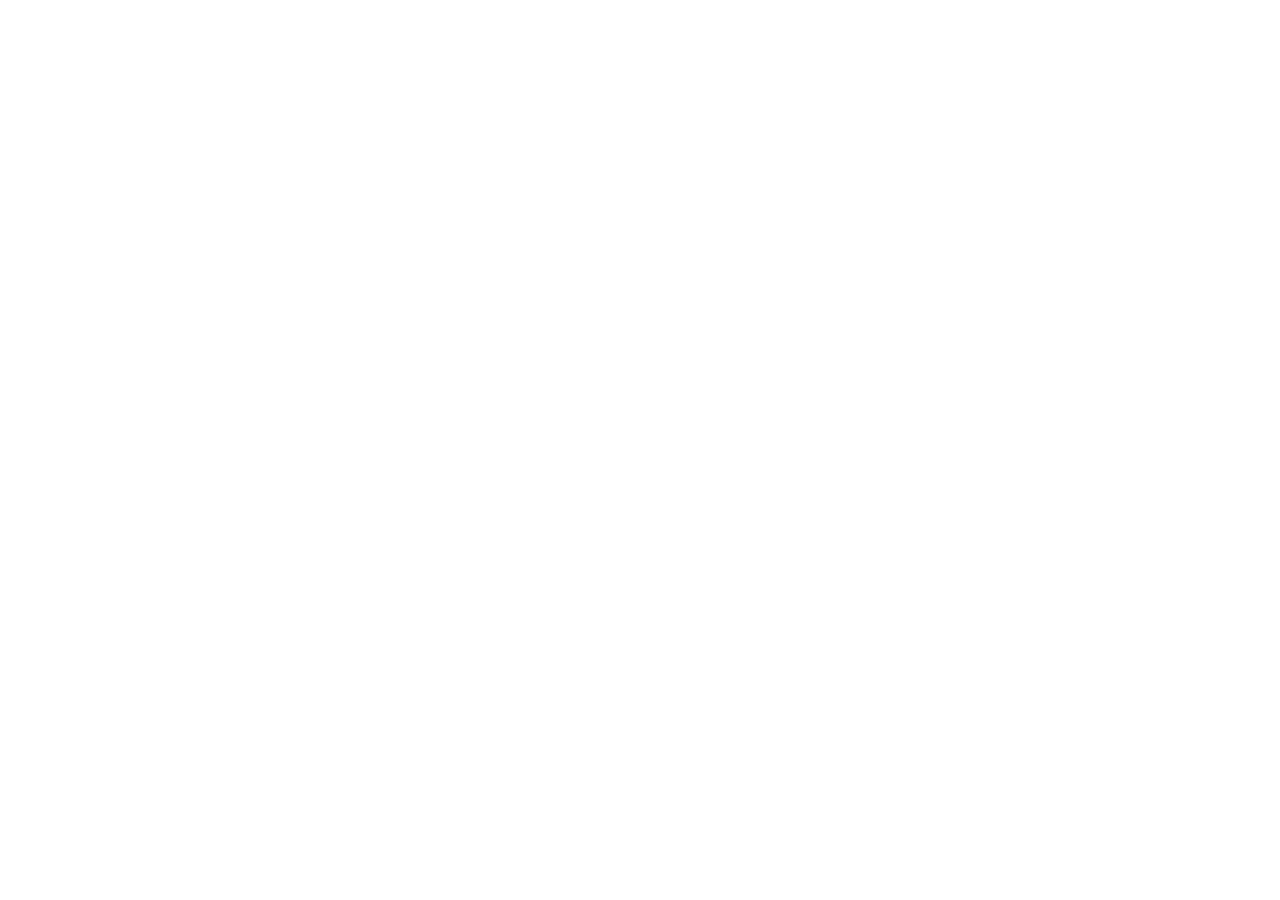
==== commit 804bce71: "Admin moves to its own Vercel project (admin.usaliquidation.shop); /admin redirects there Co-Authore" ====
--- a/admin/index.html
+++ b/admin/index.html
@@ -1,241 +1,6 @@
 <!doctype html>
-<html lang="en">
-<head>
-<meta charset="utf-8">
-<meta name="viewport" content="width=device-width, initial-scale=1, viewport-fit=cover">
-<meta name="robots" content="noindex, nofollow">
-<meta name="apple-mobile-web-app-capable" content="yes">
-<meta name="apple-mobile-web-app-status-bar-style" content="default">
-<meta name="apple-mobile-web-app-title" content="USA Admin">
-<meta name="theme-color" content="#F7F3EC">
-<link rel="apple-touch-icon" href="/images/logo-color.png">
-<title>USA Liquidation Admin</title>
-<style>
-  :root { --bg:#F7F3EC; --card:#fff; --ink:#16213A; --muted:#6B7280; --line:#ECE6DC; --brand:#1B2B57; --red:#C62032; --green:#2F7D4F; --amber:#B7791F; }
-  * { box-sizing:border-box; -webkit-tap-highlight-color:transparent; }
-  html, body { margin:0; background:var(--bg); color:var(--ink); font:18px/1.4 -apple-system, system-ui, sans-serif; }
-  body { padding:env(safe-area-inset-top) 0 calc(env(safe-area-inset-bottom) + 24px); }
-  .wrap { max-width:520px; margin:0 auto; padding:0 18px; }
-  .hide { display:none !important; }
-
-  /* top bar */
-  .bar { display:flex; align-items:center; gap:10px; padding:14px 0 8px; min-height:60px; }
-  .bar h1 { flex:1; margin:0; font-size:24px; font-weight:800; letter-spacing:-.3px; }
-  .back { border:0; background:#fff; width:44px; height:44px; border-radius:50%; font-size:22px; color:var(--brand); box-shadow:0 1px 3px #0001; }
-  .link { border:0; background:none; color:var(--muted); font-size:15px; padding:8px; }
-
-  /* home tiles */
-  .hello { color:var(--muted); margin:2px 0 18px; font-size:17px; }
-  .tile:active, .btn:active, .item:active { transform:scale(.98); }
-  .tile { transition:transform .1s; display:flex; align-items:center; gap:16px; width:100%; text-align:left; border:0; background:var(--card); border-radius:20px; padding:20px; margin-bottom:12px; box-shadow:0 1px 3px #0000000d; font-size:20px; font-weight:700; color:var(--ink); }
-  .tile .ic { width:58px; height:58px; border-radius:16px; display:grid; place-items:center; font-size:30px; flex:none; }
-  .tile small { display:block; font-size:15px; font-weight:500; color:var(--muted); margin-top:2px; }
-  .tile.main { background:var(--red); color:#fff; } .tile.main small { color:#ffffffd0; } .tile.main .ic { background:#ffffff26; }
-
-  /* cards + forms */
-  .card { background:var(--card); border-radius:20px; padding:18px; margin-bottom:14px; box-shadow:0 1px 3px #0000000d; }
-  h2 { margin:0 0 4px; font-size:20px; }
-  .muted { color:var(--muted); font-size:15px; margin:0; }
-  label { display:block; font-size:15px; color:var(--muted); margin:16px 0 6px; font-weight:600; }
-  input, select, textarea { width:100%; font-size:18px; padding:14px; border:1.5px solid var(--line); border-radius:14px; background:#fff; color:var(--ink); font-family:inherit; -webkit-appearance:none; appearance:none; }
-  select { background:#fff url("data:image/svg+xml,%3Csvg xmlns='http://www.w3.org/2000/svg' width='14' height='9'%3E%3Cpath d='M1 1l6 6 6-6' stroke='%236B7280' stroke-width='2' fill='none'/%3E%3C/svg%3E") no-repeat right 16px center; padding-right:40px; }
-  input:focus, select:focus, textarea:focus { outline:none; border-color:var(--brand); }
-  textarea { min-height:90px; resize:vertical; }
-  .price { position:relative; } .price span { position:absolute; left:16px; top:50%; transform:translateY(-50%); font-size:26px; font-weight:800; color:var(--muted); }
-  .price input { font-size:28px; font-weight:800; padding-left:38px; }
-  .row { display:flex; gap:10px; } .row > * { flex:1; min-width:0; }
-
-  .btn { display:flex; align-items:center; justify-content:center; gap:10px; width:100%; border:0; border-radius:16px; padding:18px; font-size:19px; font-weight:800; background:var(--brand); color:#fff; margin-top:16px; }
-  .btn.red { background:var(--red); } .btn.green { background:var(--green); }
-  .btn.ghost { background:transparent; color:var(--brand); border:2px solid var(--line); }
-  .btn:disabled { opacity:.55; }
-  .camera { padding:42px 18px; font-size:22px; flex-direction:column; gap:6px; margin:0; border-radius:20px; }
-  .camera b { font-size:56px; line-height:1; }
-  .textlink { display:block; width:100%; border:0; background:none; color:var(--brand); font-size:17px; font-weight:600; padding:16px; }
-
-  details { margin-top:16px; border-top:1px solid var(--line); padding-top:4px; }
-  summary { font-size:16px; font-weight:600; color:var(--brand); padding:12px 0 2px; list-style:none; }
-  summary::-webkit-details-marker { display:none; } summary::after { content:" ▾"; } details[open] summary::after { content:" ▴"; }
-
-  .thumbs { display:flex; gap:10px; overflow-x:auto; padding:4px 2px 2px; }
-  .thumbs div { position:relative; flex:none; } .thumbs img { width:110px; height:110px; object-fit:cover; border-radius:14px; }
-  .thumbs button { position:absolute; top:6px; right:6px; width:28px; height:28px; border-radius:50%; border:0; background:#000a; color:#fff; font-size:16px; }
-  .thumbs .addmore { width:110px; height:110px; border-radius:14px; border:2px dashed var(--line); background:#fff; color:var(--muted); font-size:15px; font-weight:600; position:static; }
-  .ai { font-size:15px; color:var(--brand); background:#EEF1F8; border-radius:12px; padding:12px 14px; margin-top:14px; display:flex; gap:10px; align-items:center; }
-
-  /* item list */
-  .search { margin-bottom:12px; }
-  .chips { display:flex; gap:8px; margin-bottom:12px; } .chips button { flex:1; border:0; background:#fff; border-radius:12px; padding:11px 4px; font-size:15px; font-weight:700; color:var(--muted); }
-  .chips button.on { background:var(--brand); color:#fff; }
-  .item { display:flex; gap:12px; align-items:center; background:#fff; border-radius:18px; padding:10px; margin-bottom:10px; box-shadow:0 1px 3px #0000000d; }
-  .item img { width:72px; height:72px; object-fit:cover; border-radius:12px; background:#f1ede6; flex:none; }
-  .item .info { flex:1; min-width:0; } .item .info b { display:block; font-size:17px; white-space:nowrap; overflow:hidden; text-overflow:ellipsis; }
-  .item .info span { font-size:17px; font-weight:700; color:var(--green); }
-  .item .info em { font-style:normal; font-size:13px; font-weight:700; color:var(--muted); margin-left:6px; }
-  .item .sold { border:0; border-radius:12px; padding:12px 14px; font-size:15px; font-weight:800; background:#E6F2EA; color:var(--green); flex:none; }
-  .item.is-Sold .sold { background:#F1F1F1; color:var(--muted); }
-  .item.is-Sold img { filter:grayscale(1); opacity:.6; }
-
-  .seg { display:flex; gap:8px; } .seg button { flex:1; padding:14px 4px; border-radius:14px; border:2px solid var(--line); background:#fff; font-weight:800; font-size:16px; color:var(--ink); }
-  .seg button.on { border-color:var(--brand); background:var(--brand); color:#fff; }
-  .seg button.on[data-s="Sold"] { border-color:var(--green); background:var(--green); }
-
-  .day { display:flex; align-items:center; gap:12px; padding:12px 0; border-bottom:1px solid var(--line); }
-  .day:last-child { border:0; }
-  .day b { flex:1; font-size:18px; } .day.closed b { color:var(--muted); text-decoration:line-through; }
-  .day .price { width:110px; flex:none; } .day .price input { font-size:20px; padding:10px 10px 10px 30px; } .day .price span { font-size:18px; left:12px; }
-  .switch { position:relative; width:52px; height:32px; flex:none; } .switch input { opacity:0; width:0; height:0; position:absolute; }
-  .switch i { position:absolute; inset:0; background:#D9D4CB; border-radius:20px; transition:.2s; } .switch i::after { content:""; position:absolute; width:26px; height:26px; left:3px; top:3px; background:#fff; border-radius:50%; transition:.2s; box-shadow:0 1px 2px #0003; }
-  .switch input:checked + i { background:var(--green); } .switch input:checked + i::after { left:23px; }
-
-  #toast { position:fixed; left:18px; right:18px; bottom:calc(24px + env(safe-area-inset-bottom)); max-width:484px; margin:0 auto; background:var(--ink); color:#fff; padding:16px; border-radius:16px; font-weight:700; text-align:center; display:none; z-index:30; font-size:17px; }
-  #sheet { position:fixed; inset:0; background:#0008; display:none; align-items:flex-end; z-index:20; }
-  #sheet .card { width:100%; max-width:520px; margin:0 auto; border-radius:24px 24px 0 0; padding-bottom:calc(22px + env(safe-area-inset-bottom)); max-height:92vh; overflow:auto; }
-  #sheet .grab { width:44px; height:5px; border-radius:3px; background:#ddd; margin:-6px auto 12px; }
-
-  #login { padding-top:14vh; text-align:center; } #login img { width:96px; border-radius:20px; } #login h1 { font-size:26px; margin:16px 0 4px; }
-  .spin { width:20px; height:20px; border:3px solid #ffffff66; border-top-color:#fff; border-radius:50%; animation:s .8s linear infinite; flex:none; }
-  .ai .spin { border-color:#1B2B5733; border-top-color:var(--brand); }
-  @keyframes s { to { transform:rotate(360deg); } }
-</style>
-</head>
-<body>
-
-<!-- LOGIN -->
-<div id="loginView" class="wrap hide">
-  <div id="login">
-    <img src="/images/logo-color.png" alt="">
-    <h1>Welcome back</h1>
-    <p class="muted">Log in to manage the website.</p>
-    <button class="btn hide" id="faceBtn" type="button" style="margin-top:22px;padding:20px">🙂 Log in with Face ID</button>
-    <form id="loginForm" class="card" style="margin-top:16px;text-align:left">
-      <label for="un" style="margin-top:0">Username</label>
-      <input id="un" type="text" autocomplete="username" autocapitalize="none" autocorrect="off" spellcheck="false" required>
-      <label for="pw">Password</label>
-      <input id="pw" type="password" autocomplete="current-password" required>
-      <button class="btn" type="submit">Log in</button>
-      <p id="loginErr" class="muted" style="color:var(--red);text-align:center;margin-top:12px"></p>
-    </form>
-  </div>
-</div>
-
-<!-- APP -->
-<div id="appView" class="wrap hide">
-
-  <!-- HOME -->
-  <section id="s-home">
-    <div class="bar"><img src="/images/logo-color.png" alt="" style="width:46px;height:46px;border-radius:12px;background:#fff;object-fit:contain;padding:4px;box-shadow:0 1px 3px #0001"><h1>USA Liquidation</h1><button class="link" id="logout">Log out</button></div>
-    <p class="hello" id="hello">What do you want to do?</p>
-    <button class="tile main" data-go="add"><span class="ic">📷</span><span>Add something new<small>Take a picture, set a price</small></span></button>
-    <button class="tile" data-go="items"><span class="ic" style="background:#E6F2EA">✅</span><span>Mark sold or change price<small>Everything on the website</small></span></button>
-    <button class="tile" data-go="bins"><span class="ic" style="background:#FBF0DC">🧺</span><span>Bins<small>Today's photo &amp; prices</small></span></button>
-    <button class="tile" data-go="trailers"><span class="ic" style="background:#EEF1F8">🚚</span><span>Food trailers<small>Add or update trailers</small></span></button>
-    <p class="muted" style="text-align:center;margin-top:18px">Changes show on the website in a minute or two.</p>
-    <button class="textlink hide" id="faceSetup" style="font-size:15px">🙂 Turn on Face ID login for this phone</button>
-  </section>
-
-  <!-- ADD -->
-  <section id="s-add" class="hide">
-    <div class="bar"><button class="back" data-go="home">‹</button><h1>Add something new</h1></div>
-    <div id="addStep1">
-      <button class="btn red camera" data-pick="add" data-capture="1"><b>📷</b>Take a picture</button>
-      <button class="textlink" data-pick="add">or choose from your photos</button>
-    </div>
-    <div id="addStep2" class="hide">
-      <div class="card">
-        <div class="thumbs" id="addThumbs"></div>
-        <div class="ai hide" id="aiNote"></div>
-      </div>
-      <form class="card" id="addForm">
-        <label style="margin-top:0">What is it?</label>
-        <input name="name" required placeholder="e.g. Gray Sectional Sofa">
-        <label>Price</label>
-        <div class="price"><span>$</span><input name="price" type="number" inputmode="decimal" placeholder="0"></div>
-        <details>
-          <summary>More details (optional)</summary>
-          <label>Store price (what it sells for new)</label>
-          <div class="price"><span>$</span><input name="retail" type="number" inputmode="decimal" placeholder="optional"></div>
-          <div class="row">
-            <div><label>Type</label><select name="category">
-              <option>Living Room</option><option>Bedroom</option><option>Dining</option><option>Office</option><option>Outdoor</option><option>Decor &amp; Other</option><option>Gym Equipments</option></select></div>
-            <div><label>Condition</label><select name="condition">
-              <option>New</option><option>New - Open Box</option><option selected>Like New</option><option>Good</option><option>Fair</option></select></div>
-          </div>
-          <label>Size</label><input name="size" placeholder="e.g. Queen, 84&quot; wide">
-          <label>Description</label><textarea name="description"></textarea>
-        </details>
-        <button class="btn green" type="submit" id="addSave">Put it on the website</button>
-      </form>
-      <button class="textlink" id="addCancel" style="color:var(--muted)">Start over</button>
-    </div>
-  </section>
-
-  <!-- ITEMS -->
-  <section id="s-items" class="hide">
-    <div class="bar"><button class="back" data-go="home">‹</button><h1>Everything for sale</h1></div>
-    <input class="search" id="q" type="search" placeholder="🔍  Search">
-    <div class="chips" id="statusFilter">
-      <button class="on" data-f="Available">For sale</button><button data-f="On Hold">On hold</button><button data-f="Sold">Sold</button>
-    </div>
-    <div id="itemList"><p class="muted">Loading…</p></div>
-  </section>
-
-  <!-- BINS -->
-  <section id="s-bins" class="hide">
-    <div class="bar"><button class="back" data-go="home">‹</button><h1>Bins</h1></div>
-    <div class="card">
-      <h2 id="binsTitle">Today's bins photo</h2>
-      <p class="muted">Shows on the website so people know what's in the bins.</p>
-      <div class="thumbs" id="binsThumbs" style="margin-top:12px"></div>
-      <button class="btn red" data-pick="bins" data-capture="1">📷 Take bins picture</button>
-      <button class="textlink" data-pick="bins">or choose from your photos</button>
-      <button class="btn green hide" id="binsPhotoSave">Save picture</button>
-      <details><summary>Picture is for a different day?</summary><label>Day</label><select id="binDay"></select></details>
-    </div>
-    <div class="card">
-      <h2>Prices</h2>
-      <p class="muted">Turn a day off if you're closed.</p>
-      <div id="binDays" style="margin-top:6px"><p class="muted">Loading…</p></div>
-      <button class="btn" id="binsSave">Save prices</button>
-    </div>
-  </section>
-
-  <!-- TRAILERS -->
-  <section id="s-trailers" class="hide">
-    <div class="bar"><button class="back" data-go="home">‹</button><h1>Food trailers</h1></div>
-    <div id="trailerList"><p class="muted">Loading…</p></div>
-    <button class="btn red" id="showTrailerForm">＋ Add a trailer</button>
-    <form class="card hide" id="trailerForm" style="margin-top:14px">
-      <h2>New trailer</h2>
-      <div class="thumbs" id="trailerThumbs" style="margin-top:10px"></div>
-      <button type="button" class="btn ghost" data-pick="trailer">📷 Add pictures</button>
-      <label>Name</label><input name="name" required placeholder="e.g. 16 ft Concession Trailer">
-      <label>Price</label><div class="price"><span>$</span><input name="price" type="number" inputmode="decimal"></div>
-      <div class="row">
-        <div><label>Size</label><select name="size"><option value="">—</option><option>8-12 ft</option><option>14-16 ft</option><option>18-20 ft</option><option>24 ft+</option></select></div>
-        <div><label>Status</label><select name="status"><option>In Stock</option><option>Coming Soon</option><option>Sold</option></select></div>
-      </div>
-      <label>What's inside</label><textarea name="features" placeholder="Hood, fryer, sinks, generator…"></textarea>
-      <details><summary>Description (optional)</summary><textarea name="description" style="margin-top:10px"></textarea></details>
-      <button class="btn green" type="submit">Put it on the website</button>
-    </form>
-    <div class="card" style="margin-top:14px">
-      <h2>Photos of trailers we've built</h2>
-      <p class="muted">Goes in the gallery on the trailers page.</p>
-      <div class="thumbs" id="galleryThumbs" style="margin-top:12px"></div>
-      <button class="btn ghost" data-pick="gallery">🖼️ Choose pictures</button>
-      <div id="galleryMore" class="hide">
-        <label>Caption (optional)</label><input id="galleryCaption" placeholder="e.g. BBQ trailer for Mike's Smokehouse">
-        <button class="btn green" id="gallerySave">Add to gallery</button>
-      </div>
-    </div>
-  </section>
-</div>
-
-<div id="sheet"><div class="card"><div class="grab"></div><div id="sheetBody"></div></div></div>
-<div id="toast"></div>
-<input type="file" id="filePick" accept="image/*" multiple class="hide">
-
-<script src="/admin/admin.js?v=4"></script>
-</body>
-</html>
+<html lang="en"><head><meta charset="utf-8"><meta name="robots" content="noindex">
+<meta http-equiv="refresh" content="0; url=https://admin.usaliquidation.shop/">
+<title>USA Liquidation Admin</title></head>
+<body><script>location.replace("https://admin.usaliquidation.shop/")</script>
+<p><a href="https://admin.usaliquidation.shop/">Go to the admin page</a></p></body></html>
